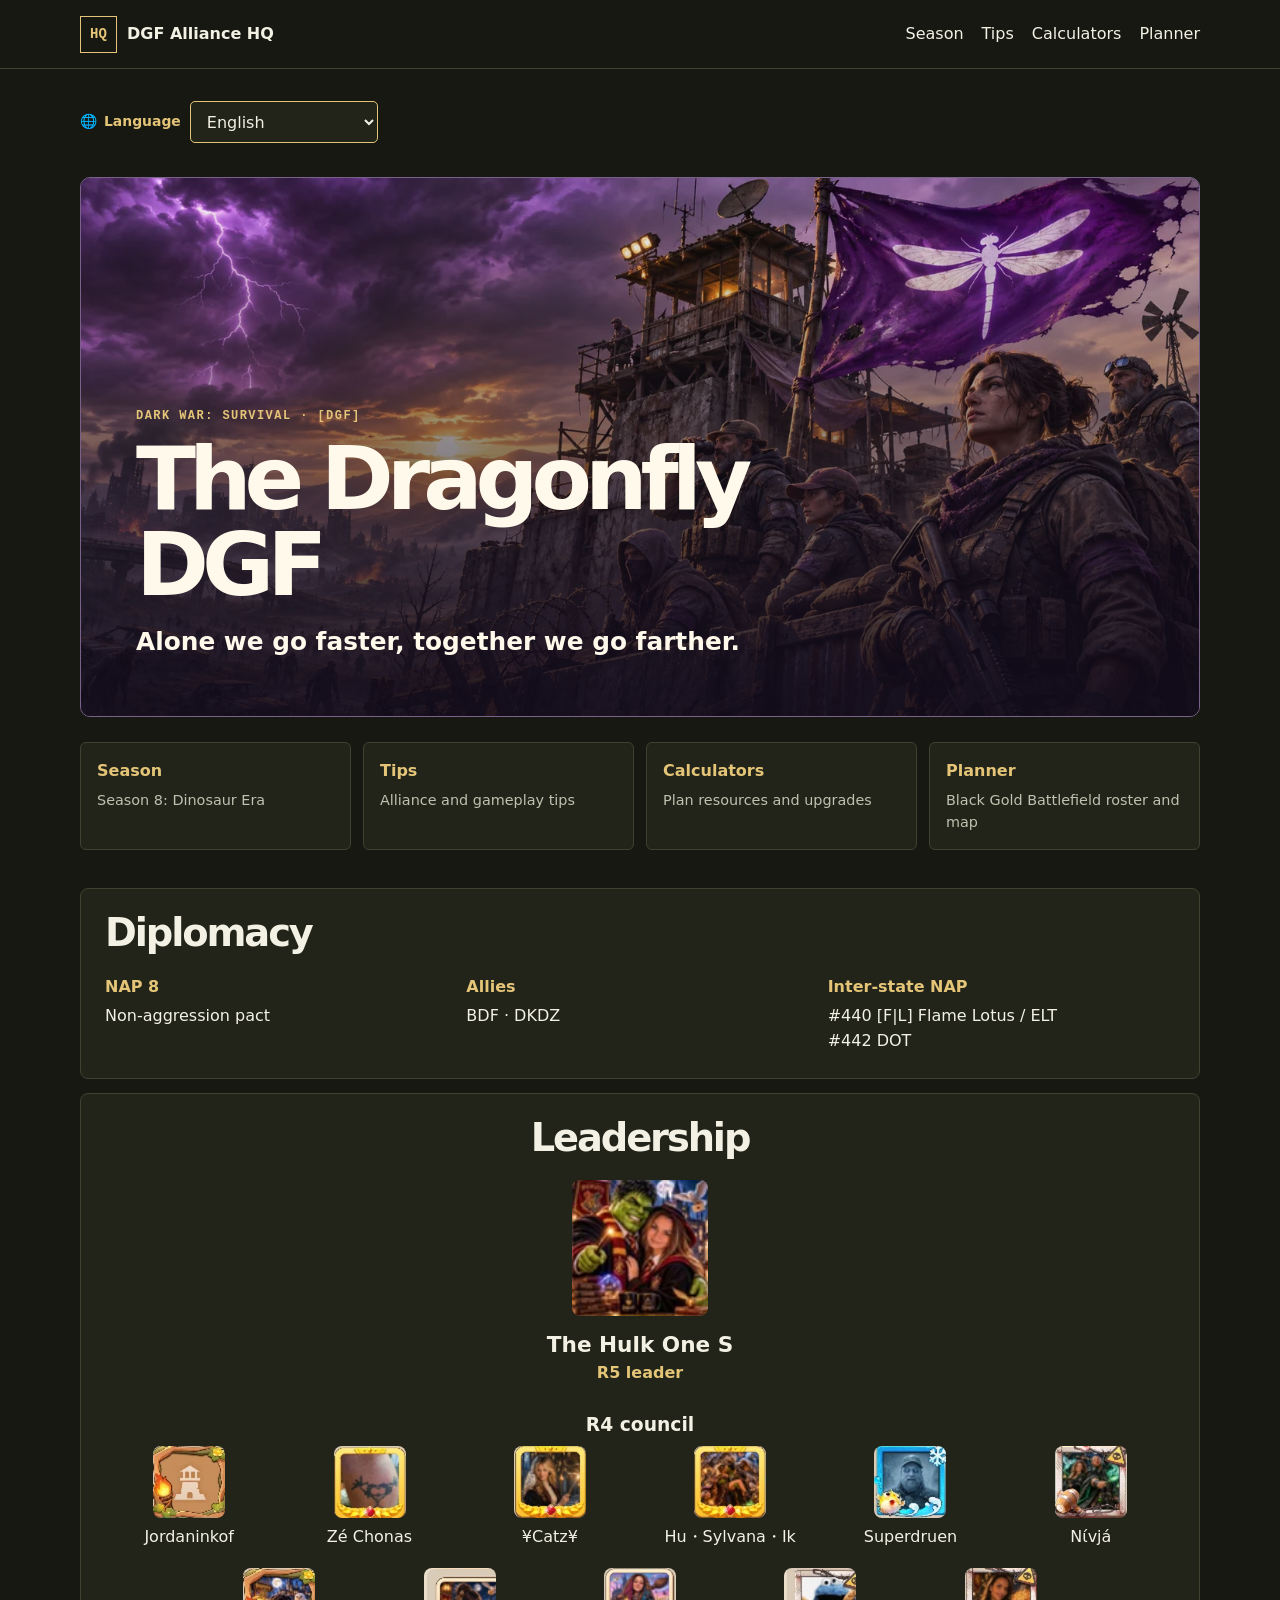
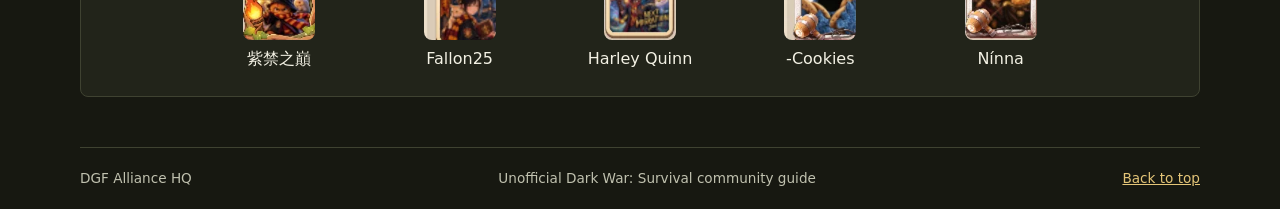
==== index.html @ cf7ab65b "Refresh homepage styling for the leadership grid" ====
<!doctype html>
<html lang="en">
<head>
  <meta charset="utf-8">
  <meta name="viewport" content="width=device-width, initial-scale=1">
  <meta name="description" content="Dark War: Survival alliance field guide, Season 8 briefing and calculators.">
  <title>DGF Alliance HQ | Dark War: Survival</title>
  <link rel="stylesheet" href="./style.css?v=leadership">
  <script src="./home-language.js" defer></script>
</head>
<body>
  <a class="skip" href="#main" data-copy="skip">Skip to content</a>
  <header class="top"><div class="wrap bar">
    <a class="brand" href="./index.html"><span class="mark" aria-hidden="true">HQ</span><span data-brand>DGF Alliance HQ</span></a>
    <nav aria-label="Main"><a href="./season.html" data-copy="season">Season</a><a href="./tips.html" data-copy="tips">Tips</a><a href="./calculators.html" data-copy="calculators">Calculators</a><a href="./planner.html" data-copy="planner">Planner</a></nav>
  </div></header>
  <main id="main" class="wrap">
    <section class="home-welcome" aria-labelledby="home-title">
      <div class="language-picker">
        <label for="home-language"><span aria-hidden="true">🌐</span> <span data-copy="language">Language</span></label>
        <select id="home-language">
          <option value="en" lang="en">English</option>
          <option value="es" lang="es">Español</option>
          <option value="pt" lang="pt">Português</option>
          <option value="fr" lang="fr">Français</option>
          <option value="de" lang="de">Deutsch</option>
          <option value="ru" lang="ru">Русский</option>
          <option value="ar" lang="ar">العربية</option>
          <option value="id" lang="id">Bahasa Indonesia</option>
          <option value="ko" lang="ko">한국어</option>
          <option value="ja" lang="ja">日本語</option>
          <option value="zh-Hans" lang="zh-Hans">简体中文</option>
          <option value="th" lang="th">ไทย</option>
          <option value="vi" lang="vi">Tiếng Việt</option>
          <option value="tr" lang="tr">Türkçe</option>
        </select>
      </div>
      <div class="alliance-banner">
        <img src="./dragonfly-banner.webp" width="1600" height="800" fetchpriority="high" alt="">
        <div class="alliance-banner-copy">
          <p class="eyebrow">Dark War: Survival · [DGF]</p>
          <h1 id="home-title" class="page-title">The Dragonfly DGF</h1>
          <p class="alliance-motto" data-copy="motto">Alone we go faster, together we go farther.</p>
        </div>
      </div>
      <div class="home-links">
        <a href="./season.html"><strong data-copy="season">Season</strong><span data-copy="seasonNote">Season 8: Dinosaur Era</span></a>
        <a href="./tips.html"><strong data-copy="tips">Tips</strong><span data-copy="tipsNote">Alliance and gameplay tips</span></a>
        <a href="./calculators.html"><strong data-copy="calculators">Calculators</strong><span data-copy="calculatorsNote">Plan resources and upgrades</span></a>
        <a href="./planner.html"><strong data-copy="planner">Planner</strong><span data-copy="plannerNote">Black Gold Battlefield roster and map</span></a>
      </div>
    </section>
    <div class="alliance-details">
      <section class="alliance-panel" aria-labelledby="nap-title">
        <h2 id="nap-title" data-copy="diplomacy">Diplomacy</h2>
        <dl>
          <div><dt>NAP 8</dt><dd data-copy="napNote">Non-aggression pact</dd></div>
          <div><dt data-copy="allies">Allies</dt><dd><bdi>BDF · DKDZ</bdi></dd></div>
          <div><dt data-copy="interstate">Inter-state NAP</dt><dd><bdi>#440 [F|L] Flame Lotus / ELT</bdi><br><bdi>#442 DOT</bdi></dd></div>
        </dl>
      </section>
      <section class="alliance-panel" aria-labelledby="leadership-title">
        <h2 id="leadership-title" data-copy="leadership">Leadership</h2>
        <figure class="alliance-leader">
          <span class="alliance-portrait" aria-hidden="true"></span>
          <figcaption><strong><bdi>The Hulk One S</bdi></strong><span data-copy="r5">R5 leader</span></figcaption>
        </figure>
        <h3 data-copy="r4">R4 council</h3>
        <ul class="council">
          <li><span class="alliance-portrait" style="--portrait:33.333% 0%" aria-hidden="true"></span><bdi>Jordaninkof</bdi></li>
          <li><span class="alliance-portrait" style="--portrait:66.667% 0%" aria-hidden="true"></span><bdi>Zé Chonas</bdi></li>
          <li><span class="alliance-portrait" style="--portrait:100% 0%" aria-hidden="true"></span><bdi>¥Catz¥</bdi></li>
          <li><span class="alliance-portrait" style="--portrait:0% 50%" aria-hidden="true"></span><bdi>Hu・Sylvana・Ik</bdi></li>
          <li><span class="alliance-portrait" style="--portrait:33.333% 50%" aria-hidden="true"></span><bdi>Superdruen</bdi></li>
          <li><span class="alliance-portrait" style="--portrait:66.667% 50%" aria-hidden="true"></span><bdi>Nίvjá</bdi></li>
          <li><span class="alliance-portrait" style="--portrait:100% 50%" aria-hidden="true"></span><bdi>紫禁之巔</bdi></li>
          <li><span class="alliance-portrait" style="--portrait:0% 100%" aria-hidden="true"></span><bdi>Fallon25</bdi></li>
          <li><span class="alliance-portrait" style="--portrait:33.333% 100%" aria-hidden="true"></span><bdi>Harley Quinn</bdi></li>
          <li><span class="alliance-portrait" style="--portrait:66.667% 100%" aria-hidden="true"></span><bdi>-Cookies</bdi></li>
          <li><span class="alliance-portrait" style="--portrait:100% 100%" aria-hidden="true"></span><bdi>Nínna</bdi></li>
        </ul>
      </section>
    </div>
  </main>
  <footer class="wrap footer"><span data-brand>DGF Alliance HQ</span><span data-copy="footer">Unofficial Dark War: Survival community guide</span><a href="#main" data-copy="top">Back to top</a></footer>
</body>
</html>
---- style.css ----
:root{color-scheme:dark;--bg:#171811;--panel:#22241a;--line:#3f4231;--text:#f3f1e4;--muted:#c0c1af;--accent:#e4c578}
*{box-sizing:border-box}
html{scroll-padding-top:90px}
body{margin:0;background:var(--bg);color:var(--text);font:16px/1.55 "Inter",system-ui,sans-serif}
a{color:var(--accent)}
a:focus-visible,button:focus-visible,input:focus-visible,textarea:focus-visible,summary:focus-visible{outline:2px solid var(--accent);outline-offset:4px}
.wrap{width:min(1120px,calc(100% - 40px));margin:auto}
.skip{position:absolute;left:12px;top:-80px;z-index:3;background:var(--bg);padding:12px}.skip:focus{top:12px}
.top{border-bottom:1px solid var(--line);position:sticky;top:0;z-index:2;background:#171811}
.bar,.brand,nav,.actions,.footer{display:flex;align-items:center;gap:18px}
.bar{min-height:68px;justify-content:space-between}
.bar a{text-decoration:none;color:var(--text)}
nav a:hover{color:var(--accent)}
nav a[aria-current=page]{color:var(--accent);text-decoration:underline;text-underline-offset:6px}
.brand{font-weight:800;gap:10px}
.mark{display:grid;place-items:center;width:37px;height:37px;border:1px solid var(--accent);color:var(--accent);font:700 14px/1 "IBM Plex Mono",monospace}
.hero{display:grid;grid-template-columns:1fr 1fr;gap:44px;align-items:center;padding:64px 0 40px}
.eyebrow,.timeline article>span,.caption,.map>span{font:700 .75rem/1.35 "IBM Plex Mono",monospace;letter-spacing:.12em;text-transform:uppercase;color:var(--accent)}
h1,h2,h3,p{margin-top:0}
h1{font-size:clamp(4.3rem,9vw,8rem);line-height:.82;letter-spacing:-.08em;margin-bottom:26px}
h1 em{color:var(--accent);font-style:normal}
h2{font-size:clamp(2rem,5vw,3.6rem);letter-spacing:-.055em;line-height:1.04;margin-bottom:22px}
h3{line-height:1.2;margin-bottom:10px}
.intro,.section-intro{max-width:55ch;color:var(--muted)}
.actions{flex-wrap:wrap;gap:10px}
.button,button{display:inline-block;border:1px solid var(--accent);padding:10px 14px;border-radius:4px;background:var(--accent);color:#211b10;text-decoration:none;font:inherit;font-weight:750;cursor:pointer}
.secondary{background:transparent;color:var(--accent)}
.button:hover,button:hover{filter:brightness(1.12)}
.hero-art,.page-art{margin:0;overflow:hidden;border:1px solid var(--line);border-radius:8px;background:var(--panel)}
.hero-art img,.page-art img{display:block;width:100%;height:100%;object-fit:cover}
.hero-art{aspect-ratio:4/3}
.page-art{height:clamp(170px,27vw,310px);margin:0 0 20px}
.page-title{font-size:clamp(2.8rem,7vw,5.5rem);line-height:.98}
.briefing-grid{display:grid;grid-template-columns:minmax(0,1.65fr) minmax(260px,1fr);align-items:center;gap:14px;margin-top:14px}
.briefing-grid .briefing{margin-top:0}
.map{min-height:340px;position:relative;overflow:hidden;border:1px solid #555940;border-radius:8px;background:radial-gradient(ellipse at center,#4d4f30,transparent 62%),repeating-linear-gradient(0deg,transparent 0 25px,#a9ad7027 26px 27px),repeating-linear-gradient(90deg,transparent 0 25px,#a9ad7027 26px 27px),#25291c}
.map .ring,.map>span{position:absolute}
.ring,.core{top:50%;left:50%;transform:translate(-50%,-50%)}
.ring{width:50%;aspect-ratio:1;border:1px dashed #c9c38188;border-radius:50%}
.ring.inner{width:34%;border-style:solid}
.map .core{text-align:center;background:var(--accent);color:#211b10;padding:13px;border-radius:50%;aspect-ratio:1;display:grid;place-content:center}
.north,.south{left:50%;transform:translateX(-50%)}.north{top:10%}.south{bottom:10%}
.west,.east{top:48%}.west{left:7%}.east{right:7%}
.map .caption{bottom:10px;right:12px;color:var(--muted);font-size:.65rem}
.notice{display:flex;gap:14px;align-items:baseline;border:1px solid #6d6038;background:#2c281a;padding:13px 16px;border-radius:5px;color:var(--muted)}
.notice strong{color:var(--accent);flex-shrink:0}
.section{padding:55px 0 0}
.timeline,.tips,.tools,.directory{display:grid;gap:12px}
.timeline{grid-template-columns:repeat(4,1fr)}
.tips,.directory{grid-template-columns:repeat(3,1fr)}
.tools{grid-template-columns:repeat(2,1fr)}
article,.briefing,form,.directory a{padding:18px;background:var(--panel);border:1px solid var(--line);border-radius:6px}
article p,details p,form p,.directory small{color:var(--muted)}
article p,details p:last-child{margin-bottom:0}
.timeline article h3{margin-top:12px}
.briefing{margin-top:14px;padding:4px 18px}
details{padding:12px 0}
details+details{border-top:1px solid var(--line)}
summary{cursor:pointer;font-weight:750}
details p{max-width:80ch;margin-top:9px}
.source,.footer{font-size:.85rem;color:var(--muted)}
.source{margin-top:10px}
form{min-width:0}
.fields{display:grid;grid-template-columns:1fr 1fr;gap:10px;margin-bottom:12px}
label{display:grid;gap:5px;font-size:.87rem;align-content:start}
label.wide{grid-column:1/-1}
input,textarea{width:100%;min-width:0;padding:8px;border:1px solid #646852;border-radius:4px;background:var(--bg);color:var(--text);font:inherit}
textarea{resize:vertical}
output{display:block;min-height:1.5em;margin-top:12px;white-space:pre-line;color:var(--accent);overflow-wrap:anywhere}
.external{margin-top:28px}
.directory a{display:grid;gap:3px;text-decoration:none;font-weight:700}
.directory a:hover{border-color:var(--accent)}
.directory small{font-weight:400}
.footer{justify-content:space-between;flex-wrap:wrap;border-top:1px solid var(--line);margin-top:50px;padding:20px 0}
nav{flex-wrap:wrap}
.bgb{margin-top:30px}
.bgb-guide{margin-bottom:16px}
.bgb fieldset{min-width:0;border:1px solid var(--line);margin:0 0 16px;padding:12px}
.bgb legend{padding:0 6px;font-weight:750}
.roster-grid{display:grid;grid-template-columns:repeat(2,minmax(0,1fr));gap:12px 20px}
.roster-row{display:grid;grid-template-columns:2fr minmax(76px,1fr);gap:8px}
.bgb [role=status]{margin:10px 0 0;color:var(--accent)}
.bgb #plan{margin-top:30px}
.bgb #squads ul{padding-left:20px;overflow-wrap:anywhere}
.bgb-map{max-width:650px;margin:0 auto 18px}
.bgb-map svg{display:block;width:100%;height:auto;border:1px solid var(--line);border-radius:8px}
.bgb-map figcaption{margin-top:7px;color:var(--muted)}
.bgb #squads article{border-top:3px solid var(--assignment-color)}
.bgb-marker{display:inline-block;margin-right:7px;padding:3px 6px;border-radius:4px;background:var(--assignment-color);color:#211a13;font-size:.8rem}
.bgb-carrier{color:var(--accent)}
.share-plan{margin:16px 0 10px}
.home-welcome{padding:32px 0 10px}
.language-picker{display:flex;flex-wrap:wrap;align-items:center;gap:9px;margin:0 0 34px}
.language-picker label{display:flex;align-items:center;gap:7px;font-weight:750;color:var(--accent)}
.language-picker select{min-height:42px;padding:7px 12px;border:1px solid var(--accent);border-radius:5px;background:var(--panel);color:var(--text);font:inherit}
.home-links{display:grid;grid-template-columns:repeat(4,minmax(0,1fr));gap:12px;margin-top:25px}
.home-links a{display:grid;gap:5px;align-content:start;background:var(--panel);border:1px solid var(--line);border-radius:6px;padding:16px;text-decoration:none;overflow-wrap:anywhere}
.home-links a:hover{border-color:var(--accent)}
.home-links span{color:var(--muted);font-size:.9rem}
.notice + .timeline{margin-top:16px}
.alliance-banner{position:relative;isolation:isolate;display:grid;align-items:end;min-height:clamp(315px,44vw,540px);overflow:hidden;border-radius:10px;border:1px solid #79618a;background:#2d2342}
.alliance-banner img{position:absolute;inset:0;width:100%;height:100%;object-fit:cover;object-position:center 45%;z-index:-2}
.alliance-banner::before{content:"";position:absolute;inset:0;background:linear-gradient(0deg,#120c1ce8 5%,#19102158 65%,transparent);z-index:-1}
.alliance-banner-copy{padding:clamp(18px,5vw,55px);color:#fff9eb;max-width:850px}
.alliance-banner-copy .page-title{margin-bottom:14px}
.alliance-motto{margin:0;font-size:clamp(1.04rem,2.2vw,1.55rem);font-weight:650}
.alliance-details{display:grid;gap:14px;margin-top:28px}
.alliance-panel{border:1px solid var(--line);background:var(--panel);border-radius:8px;padding:clamp(15px,3vw,24px)}
.alliance-panel h2{font-size:clamp(1.6rem,4vw,2.4rem)}
.alliance-panel dl{display:grid;grid-template-columns:repeat(auto-fit,minmax(190px,1fr));gap:14px;margin:0}
.alliance-panel dt,.alliance-leader span:not(.alliance-portrait){color:var(--accent);font-weight:700}
.alliance-panel dd{margin:4px 0 0;overflow-wrap:anywhere}
.alliance-leader{display:grid;justify-items:center;gap:12px;margin:6px 0 28px;text-align:center}
.alliance-leader strong{display:block;font-size:1.35rem}
.alliance-portrait{display:inline-block;width:72px;height:72px;border-radius:8px;background:#493a51 url("./dragonfly-council.webp") var(--portrait,0% 0%)/400% 300% no-repeat}
.alliance-leader .alliance-portrait{width:136px;height:136px}
.alliance-panel #leadership-title,.alliance-panel h3[data-copy="r4"]{text-align:center}
.council{margin:0;padding:0;display:flex;flex-wrap:wrap;justify-content:center;gap:18px 12px;list-style:none}
.council li{flex:0 0 calc((100% - 60px)/6);display:flex;flex-direction:column;gap:7px;align-items:center;overflow-wrap:anywhere;min-width:0;text-align:center}
.season-index{display:flex;gap:8px 14px;flex-wrap:wrap;margin:20px 0 0;padding:12px 0;border-block:1px solid var(--line)}
.season-index a{text-underline-offset:3px}
.season-chapter{margin:0;padding:36px 0 24px;border-bottom:1px solid var(--line)}
.season-chapter h2{max-width:28ch}
.season-columns{display:grid;grid-template-columns:repeat(2,minmax(0,1fr));gap:clamp(16px,4vw,42px);align-items:start}
.season-columns h3:not(:first-child){margin-top:18px}
.season-chapter li{margin-bottom:8px}
.guide-art{margin:0 0 22px}
.guide-art img{display:block;width:100%;height:clamp(180px,29vw,340px);object-fit:cover;border-radius:8px;border:1px solid var(--line)}
.guide-art figcaption{color:var(--muted);font-size:.85rem;margin-top:5px}
@media(max-width:700px){.season-columns{grid-template-columns:1fr}.council li{flex-basis:calc((100% - 36px)/4)}}
@media(max-width:440px){.council li{flex-basis:calc((100% - 24px)/3)}}
@media(max-width:760px){.home-links{grid-template-columns:repeat(2,minmax(0,1fr))}}
@media(max-width:420px){.home-links{grid-template-columns:1fr}}
@media(max-width:620px){.roster-grid{grid-template-columns:1fr}}
@media(max-width:800px){.hero{gap:20px}.map{min-height:280px}.timeline,.tips,.directory{grid-template-columns:repeat(2,1fr)}}
@media(max-width:560px){.wrap{width:calc(100% - 28px)}.bar{flex-wrap:wrap;gap:5px;padding:8px 0}.hero,.tools,.timeline,.tips,.directory{grid-template-columns:1fr}.hero{padding-top:35px}.map{min-height:245px}.ring{max-width:190px}.ring.inner{max-width:130px}.notice{display:block}.notice strong{display:block}.section{padding-top:36px}}
@media(max-width:700px){.briefing-grid{grid-template-columns:1fr}.hero-art{aspect-ratio:3/2}}
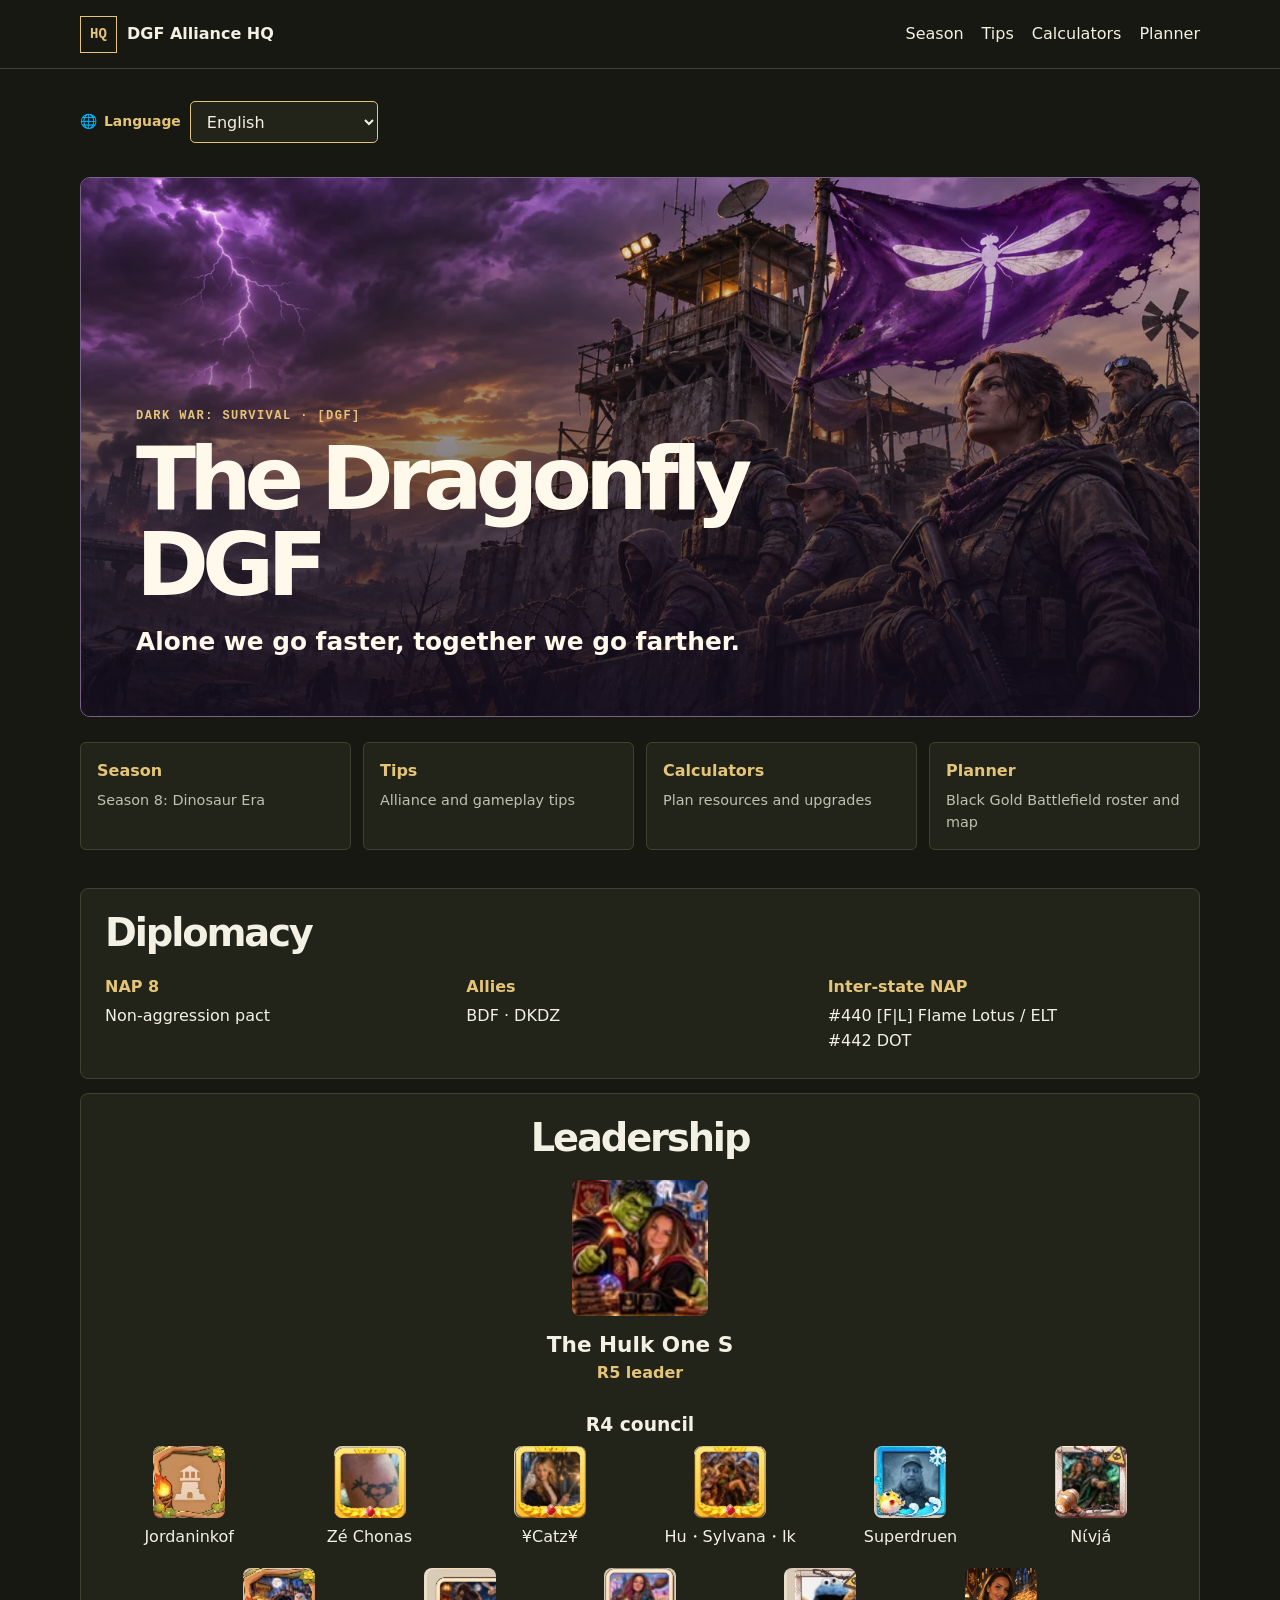
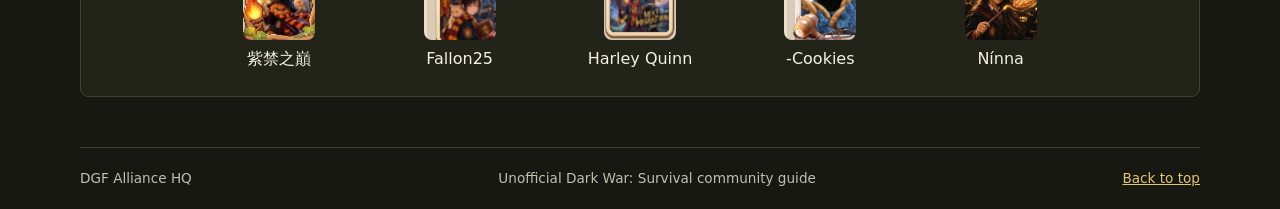
==== commit 86ac3602: "Update Nínna’s R4 portrait" ====
--- a/index.html
+++ b/index.html
@@ -77,7 +77,7 @@
           <li><span class="alliance-portrait" style="--portrait:0% 100%" aria-hidden="true"></span><bdi>Fallon25</bdi></li>
           <li><span class="alliance-portrait" style="--portrait:33.333% 100%" aria-hidden="true"></span><bdi>Harley Quinn</bdi></li>
           <li><span class="alliance-portrait" style="--portrait:66.667% 100%" aria-hidden="true"></span><bdi>-Cookies</bdi></li>
-          <li><span class="alliance-portrait" style="--portrait:100% 100%" aria-hidden="true"></span><bdi>Nínna</bdi></li>
+          <li><img class="alliance-portrait" src="./ninna-portrait.webp" width="288" height="288" alt=""><bdi>Nínna</bdi></li>
         </ul>
       </section>
     </div>
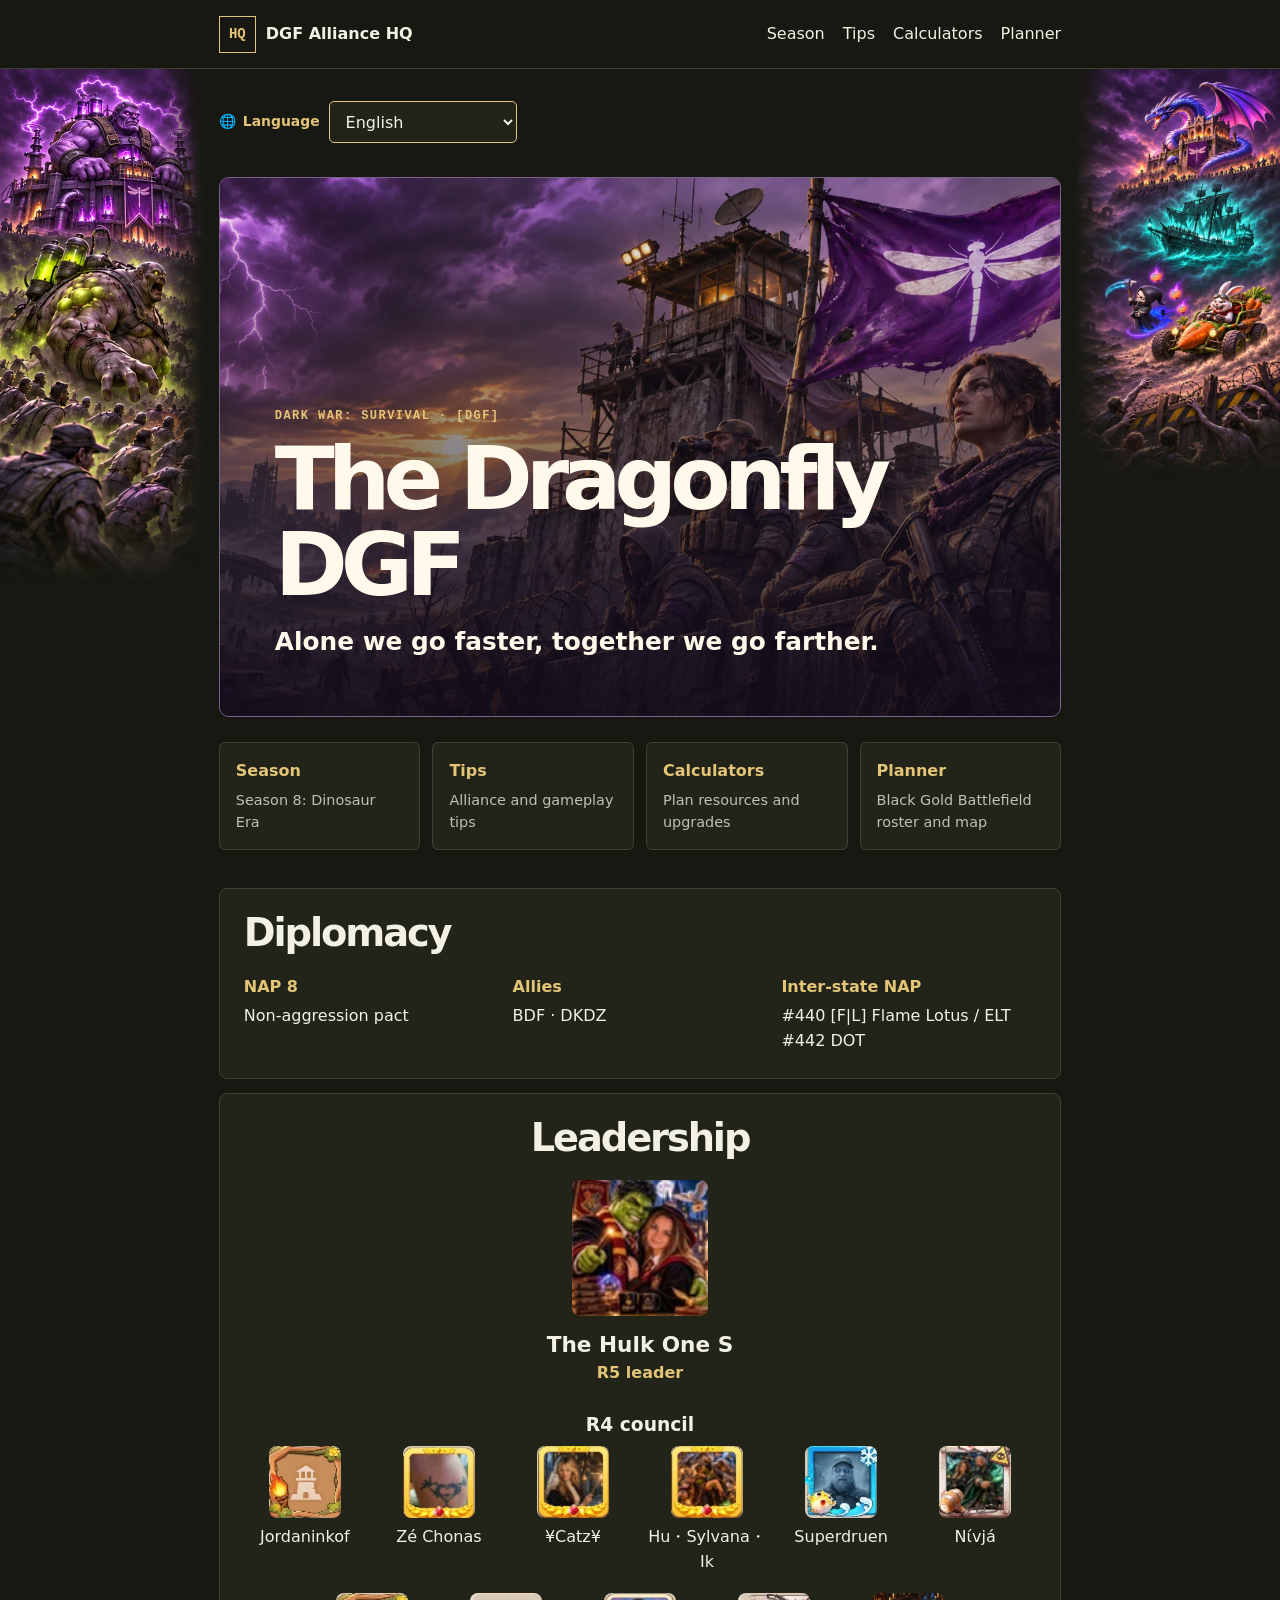
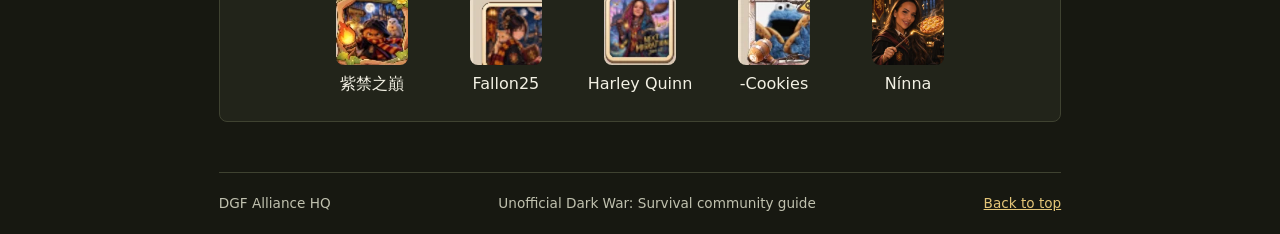
==== commit 26511c10: "Add zombie siege side artwork across all DGF pages" ====
--- a/index.html
+++ b/index.html
@@ -5,7 +5,7 @@
   <meta name="viewport" content="width=device-width, initial-scale=1">
   <meta name="description" content="Dark War: Survival alliance field guide, Season 8 briefing and calculators.">
   <title>DGF Alliance HQ | Dark War: Survival</title>
-  <link rel="stylesheet" href="./style.css?v=leadership">
+  <link rel="stylesheet" href="./style.css?v=siege">
   <script src="./home-language.js" defer></script>
 </head>
 <body>
--- a/style.css
+++ b/style.css
@@ -2,6 +2,13 @@
 *{box-sizing:border-box}
 html{scroll-padding-top:90px}
 body{margin:0;background:var(--bg);color:var(--text);font:16px/1.55 "Inter",system-ui,sans-serif}
+@media(min-width:1050px){
+  body{--siege-side:clamp(105px,16vw,400px);isolation:isolate}
+  body::before,body::after{content:"";position:fixed;top:68px;width:var(--siege-side);max-height:calc(100vh - 68px);z-index:-1;pointer-events:none;background-repeat:no-repeat;background-position:center top;background-size:100% 100%,100% auto;mask-image:linear-gradient(#000 78%,transparent)}
+  body::before{left:0;aspect-ratio:352/886;background-image:linear-gradient(90deg,transparent 76%,var(--bg)),url("./siege-left.webp")}
+  body::after{right:0;aspect-ratio:1/2;background-image:linear-gradient(270deg,transparent 76%,var(--bg)),url("./siege-right.webp")}
+  body .wrap{width:min(1120px,calc(100% - 2 * var(--siege-side) - 28px))}
+}
 a{color:var(--accent)}
 a:focus-visible,button:focus-visible,input:focus-visible,textarea:focus-visible,summary:focus-visible{outline:2px solid var(--accent);outline-offset:4px}
 .wrap{width:min(1120px,calc(100% - 40px));margin:auto}
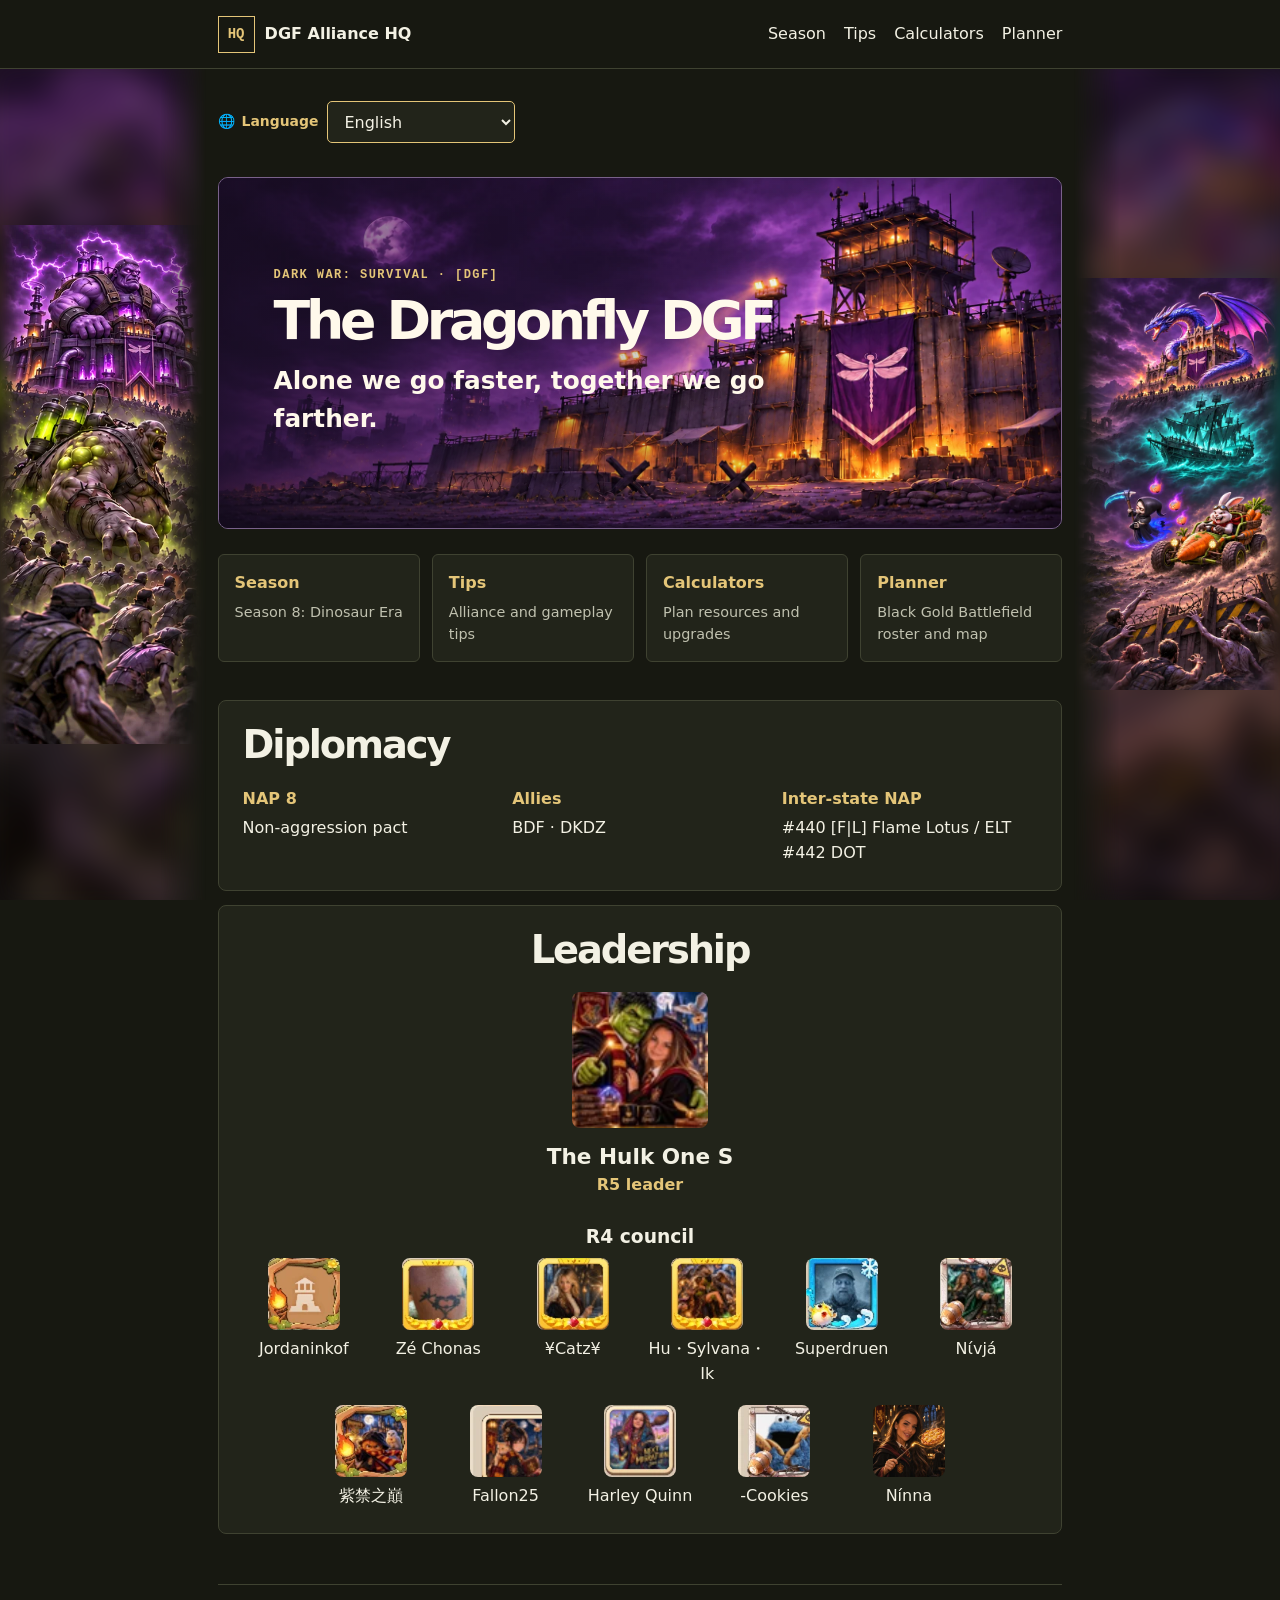
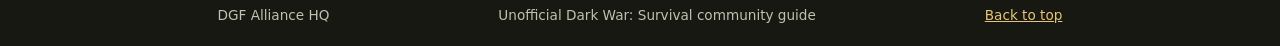
==== commit 460e68d9: "Fit siege artwork to ultrawide screens and use fortress banner" ====
--- a/index.html
+++ b/index.html
@@ -5,10 +5,11 @@
   <meta name="viewport" content="width=device-width, initial-scale=1">
   <meta name="description" content="Dark War: Survival alliance field guide, Season 8 briefing and calculators.">
   <title>DGF Alliance HQ | Dark War: Survival</title>
-  <link rel="stylesheet" href="./style.css?v=siege">
+  <link rel="stylesheet" href="./style.css?v=wide-siege">
   <script src="./home-language.js" defer></script>
 </head>
 <body>
+  <div class="siege-background" aria-hidden="true"><span class="siege-panel left"></span><span class="siege-panel right"></span></div>
   <a class="skip" href="#main" data-copy="skip">Skip to content</a>
   <header class="top"><div class="wrap bar">
     <a class="brand" href="./index.html"><span class="mark" aria-hidden="true">HQ</span><span data-brand>DGF Alliance HQ</span></a>
@@ -36,7 +37,7 @@
         </select>
       </div>
       <div class="alliance-banner">
-        <img src="./dragonfly-banner.webp" width="1600" height="800" fetchpriority="high" alt="">
+        <img src="./dragonfly-fortress.webp" width="1728" height="720" fetchpriority="high" alt="">
         <div class="alliance-banner-copy">
           <p class="eyebrow">Dark War: Survival · [DGF]</p>
           <h1 id="home-title" class="page-title">The Dragonfly DGF</h1>
--- a/style.css
+++ b/style.css
@@ -2,12 +2,17 @@
 *{box-sizing:border-box}
 html{scroll-padding-top:90px}
 body{margin:0;background:var(--bg);color:var(--text);font:16px/1.55 "Inter",system-ui,sans-serif}
+.siege-background{display:none}
 @media(min-width:1050px){
-  body{--siege-side:clamp(105px,16vw,400px);isolation:isolate}
-  body::before,body::after{content:"";position:fixed;top:68px;width:var(--siege-side);max-height:calc(100vh - 68px);z-index:-1;pointer-events:none;background-repeat:no-repeat;background-position:center top;background-size:100% 100%,100% auto;mask-image:linear-gradient(#000 78%,transparent)}
-  body::before{left:0;aspect-ratio:352/886;background-image:linear-gradient(90deg,transparent 76%,var(--bg)),url("./siege-left.webp")}
-  body::after{right:0;aspect-ratio:1/2;background-image:linear-gradient(270deg,transparent 76%,var(--bg)),url("./siege-right.webp")}
-  body .wrap{width:min(1120px,calc(100% - 2 * var(--siege-side) - 28px))}
+  body{--frame-width:clamp(760px,66vw,1800px);isolation:isolate}
+  body .wrap{width:var(--frame-width)}
+  .siege-background{display:block;position:fixed;inset:68px 0 0;z-index:-1;pointer-events:none}
+  .siege-panel{position:absolute;inset-block:0;width:calc((100% - var(--frame-width))/2 - 12px);overflow:hidden}
+  .siege-panel::before,.siege-panel::after{content:"";position:absolute;inset:0;background:var(--siege-art) center center/cover no-repeat}
+  .siege-panel::before{inset:-18px;filter:blur(16px) brightness(.52)}
+  .siege-panel::after{background-size:contain;mask-image:linear-gradient(90deg,transparent,#000 9%,#000 91%,transparent)}
+  .siege-panel.left{left:0;--siege-art:url("./siege-left.webp");mask-image:linear-gradient(90deg,#000 78%,transparent)}
+  .siege-panel.right{right:0;--siege-art:url("./siege-right.webp");mask-image:linear-gradient(270deg,#000 78%,transparent)}
 }
 a{color:var(--accent)}
 a:focus-visible,button:focus-visible,input:focus-visible,textarea:focus-visible,summary:focus-visible{outline:2px solid var(--accent);outline-offset:4px}
@@ -111,6 +116,14 @@
 .alliance-banner-copy{padding:clamp(18px,5vw,55px);color:#fff9eb;max-width:850px}
 .alliance-banner-copy .page-title{margin-bottom:14px}
 .alliance-motto{margin:0;font-size:clamp(1.04rem,2.2vw,1.55rem);font-weight:650}
+@media(min-width:1050px){
+  .alliance-banner{min-height:0;aspect-ratio:12/5;align-items:center}
+  .alliance-banner::before{background:linear-gradient(90deg,#120c1c9e,transparent 72%)}
+  .alliance-banner-copy{max-width:76%}
+  .alliance-banner-copy .page-title{font-size:clamp(2.9rem,4.2vw,6rem)}
+  [dir=rtl] .alliance-banner::before{background:linear-gradient(270deg,#120c1ce0,transparent 78%)}
+}
+@media(max-width:600px){.alliance-banner img{object-position:68% center}}
 .alliance-details{display:grid;gap:14px;margin-top:28px}
 .alliance-panel{border:1px solid var(--line);background:var(--panel);border-radius:8px;padding:clamp(15px,3vw,24px)}
 .alliance-panel h2{font-size:clamp(1.6rem,4vw,2.4rem)}
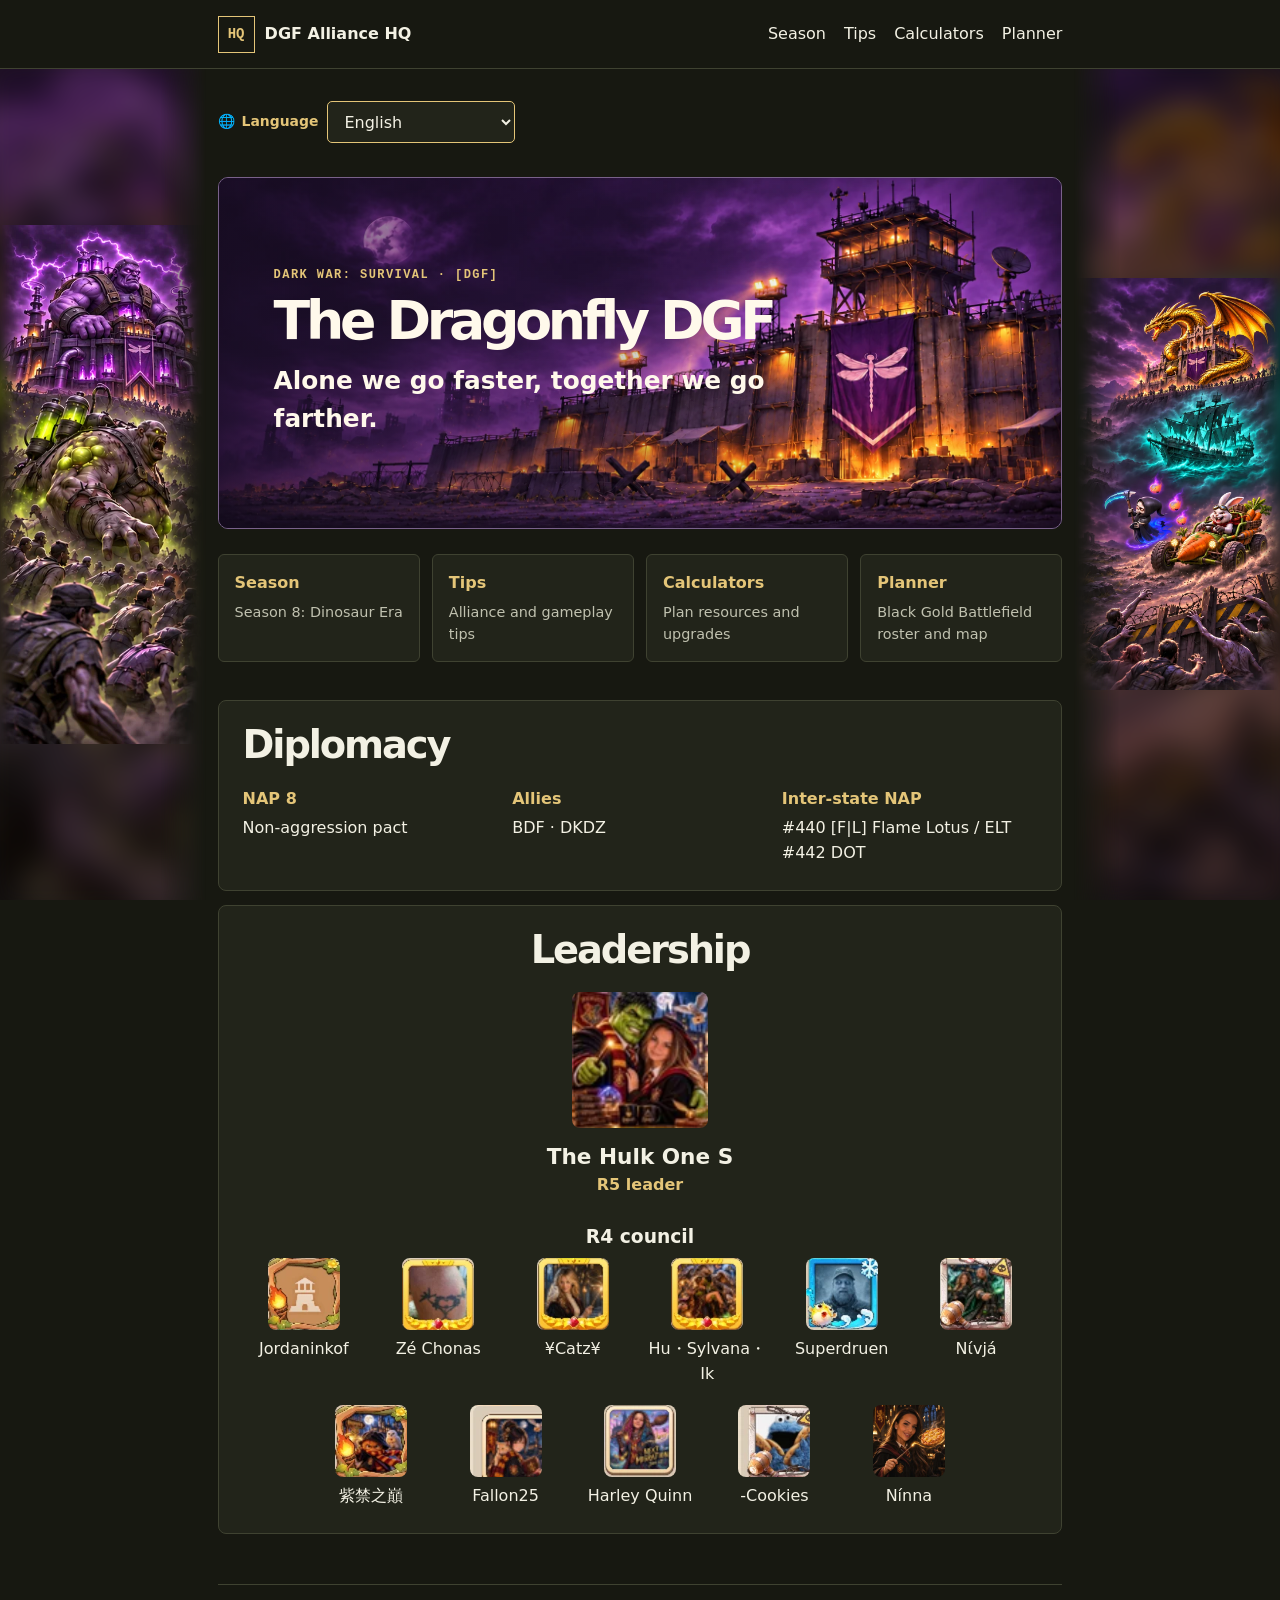
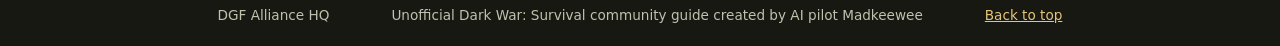
==== commit 3df8eab2: "Credit AI pilot Madkeewee in every page footer" ====
--- a/index.html
+++ b/index.html
@@ -83,6 +83,6 @@
       </section>
     </div>
   </main>
-  <footer class="wrap footer"><span data-brand>DGF Alliance HQ</span><span data-copy="footer">Unofficial Dark War: Survival community guide</span><a href="#main" data-copy="top">Back to top</a></footer>
+  <footer class="wrap footer"><span data-brand>DGF Alliance HQ</span><span><span data-copy="footer">Unofficial Dark War: Survival community guide</span> created by AI pilot Madkeewee</span><a href="#main" data-copy="top">Back to top</a></footer>
 </body>
 </html>
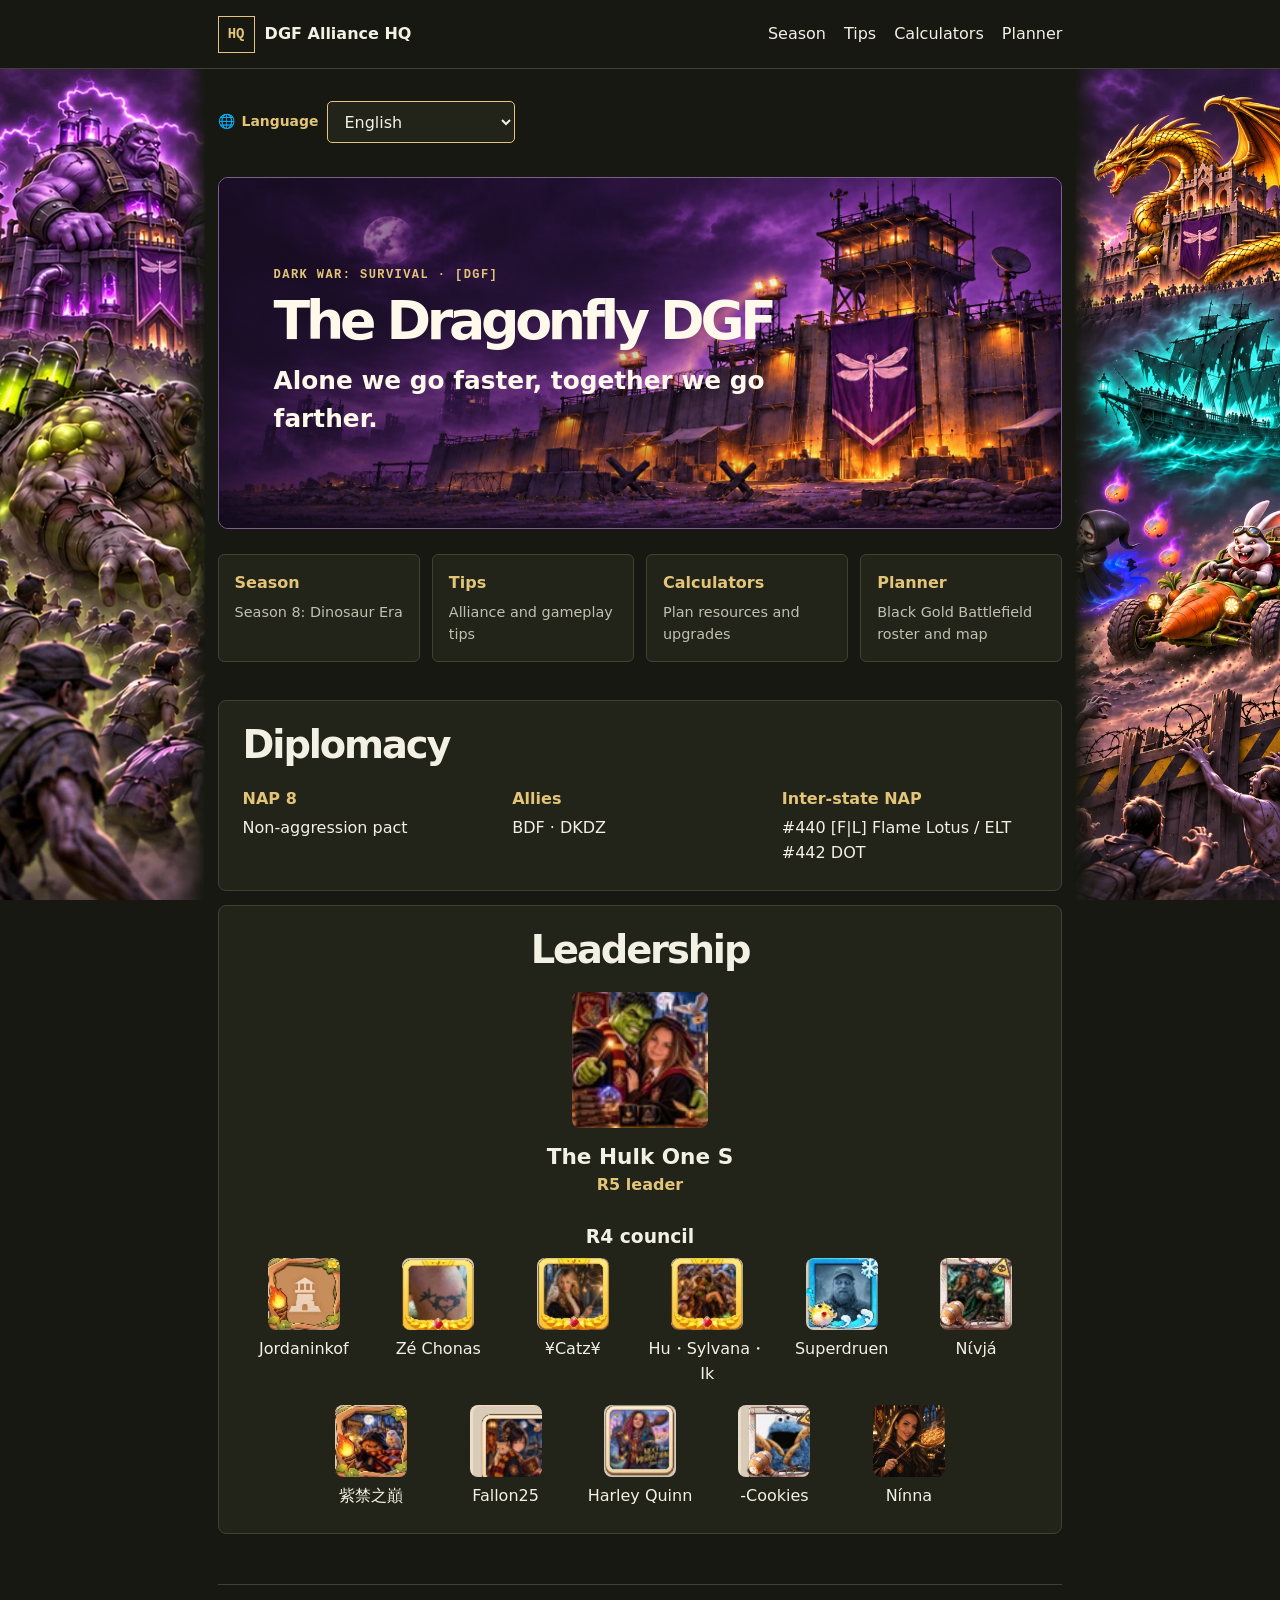
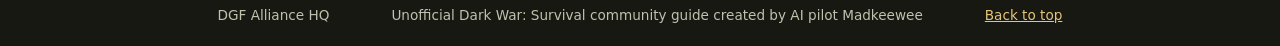
==== commit 3e328986: "Align and fill siege panels at resizable desktop widths" ====
--- a/index.html
+++ b/index.html
@@ -5,7 +5,7 @@
   <meta name="viewport" content="width=device-width, initial-scale=1">
   <meta name="description" content="Dark War: Survival alliance field guide, Season 8 briefing and calculators.">
   <title>DGF Alliance HQ | Dark War: Survival</title>
-  <link rel="stylesheet" href="./style.css?v=wide-siege">
+  <link rel="stylesheet" href="./style.css?v=continuous-siege">
   <script src="./home-language.js" defer></script>
 </head>
 <body>
--- a/style.css
+++ b/style.css
@@ -3,16 +3,13 @@
 html{scroll-padding-top:90px}
 body{margin:0;background:var(--bg);color:var(--text);font:16px/1.55 "Inter",system-ui,sans-serif}
 .siege-background{display:none}
-@media(min-width:1050px){
+@media(min-width:1050px) and (min-aspect-ratio:6/5){
   body{--frame-width:clamp(760px,66vw,1800px);isolation:isolate}
   body .wrap{width:var(--frame-width)}
   .siege-background{display:block;position:fixed;inset:68px 0 0;z-index:-1;pointer-events:none}
-  .siege-panel{position:absolute;inset-block:0;width:calc((100% - var(--frame-width))/2 - 12px);overflow:hidden}
-  .siege-panel::before,.siege-panel::after{content:"";position:absolute;inset:0;background:var(--siege-art) center center/cover no-repeat}
-  .siege-panel::before{inset:-18px;filter:blur(16px) brightness(.52)}
-  .siege-panel::after{background-size:contain;mask-image:linear-gradient(90deg,transparent,#000 9%,#000 91%,transparent)}
-  .siege-panel.left{left:0;--siege-art:url("./siege-left.webp");mask-image:linear-gradient(90deg,#000 78%,transparent)}
-  .siege-panel.right{right:0;--siege-art:url("./siege-right.webp");mask-image:linear-gradient(270deg,#000 78%,transparent)}
+  .siege-panel{position:absolute;inset-block:0;width:calc((100% - var(--frame-width))/2 - 12px);background-size:cover;background-repeat:no-repeat}
+  .siege-panel.left{left:0;background-image:url("./siege-left.webp");background-position:52% top;mask-image:linear-gradient(90deg,#000 85%,transparent)}
+  .siege-panel.right{right:0;background-image:url("./siege-right.webp");background-position:58% top;mask-image:linear-gradient(270deg,#000 85%,transparent)}
 }
 a{color:var(--accent)}
 a:focus-visible,button:focus-visible,input:focus-visible,textarea:focus-visible,summary:focus-visible{outline:2px solid var(--accent);outline-offset:4px}
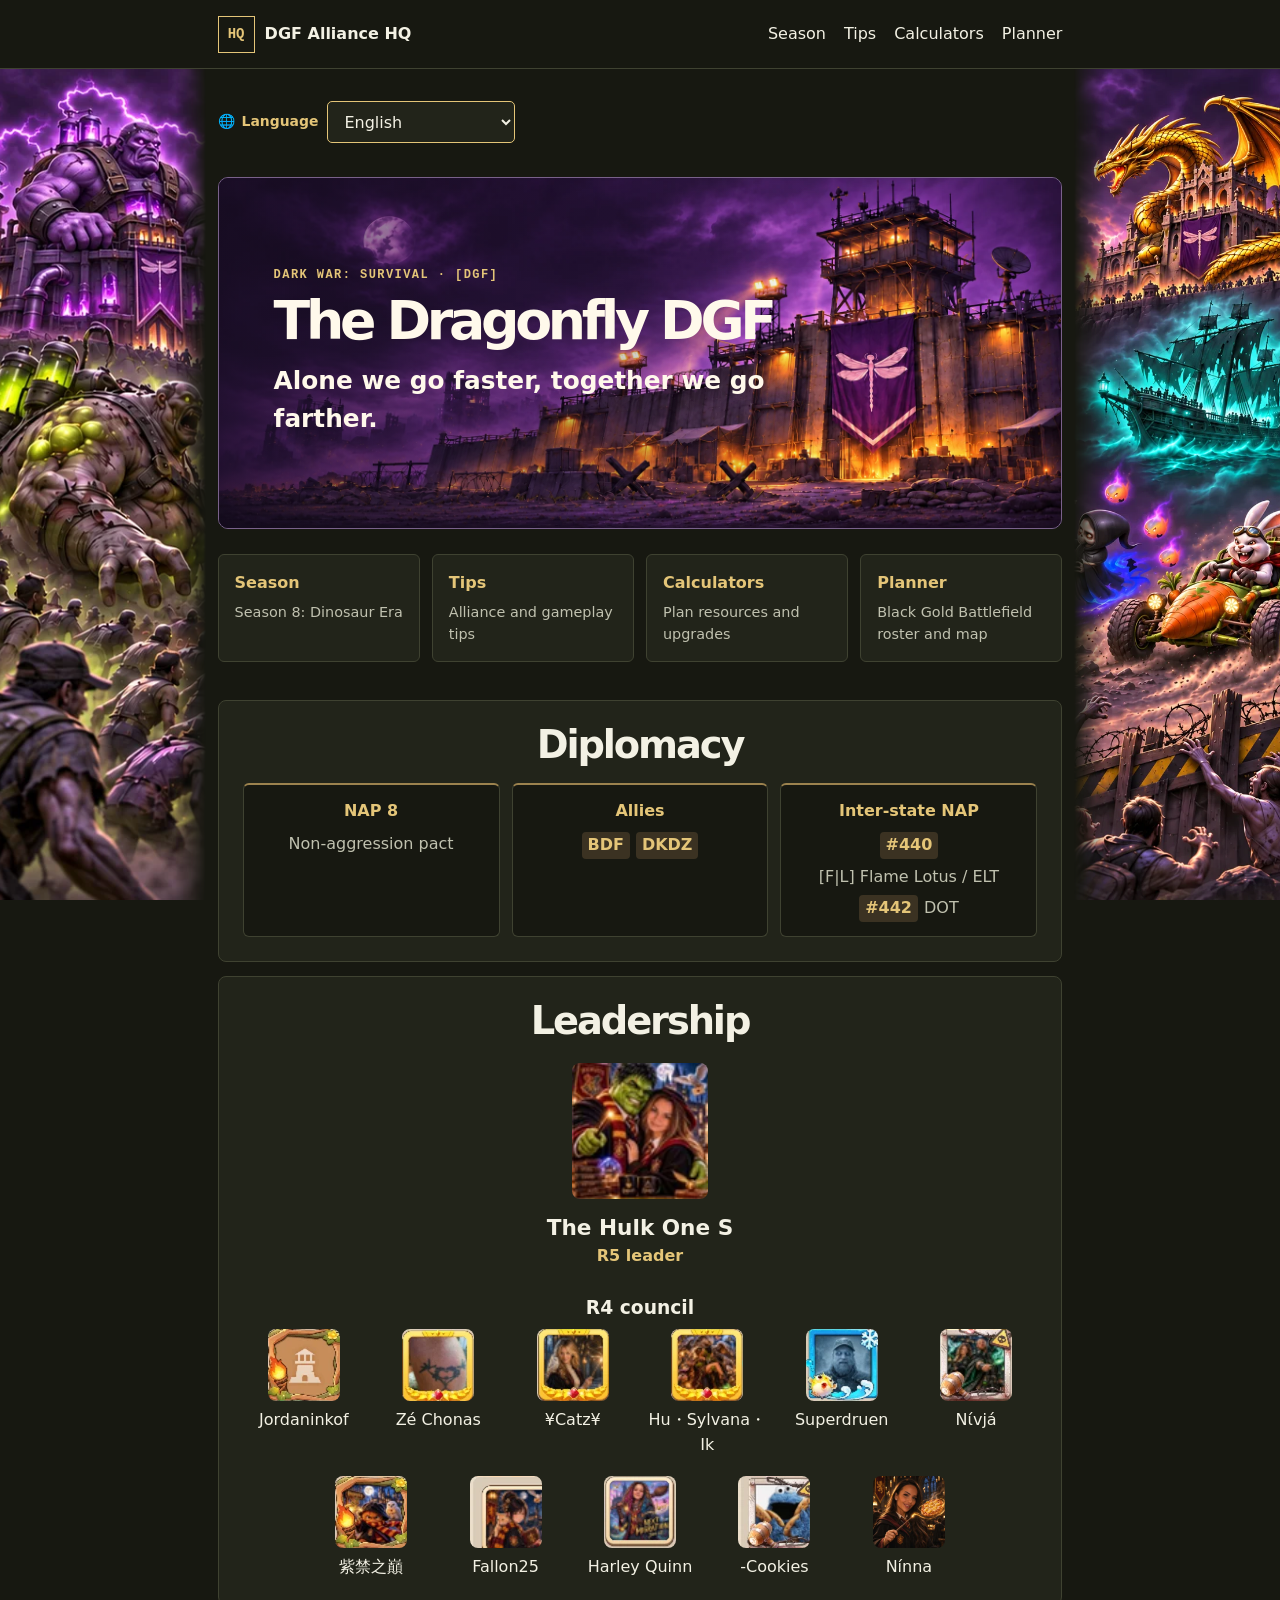
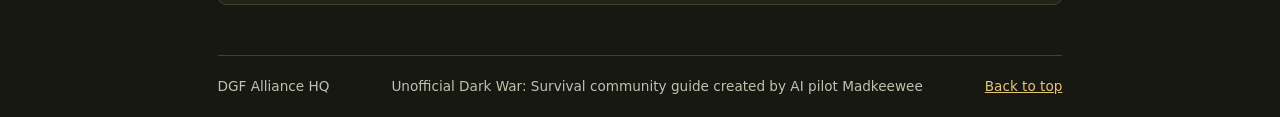
==== commit cca36be2: "Center and reorganize the Diplomacy panel" ====
--- a/index.html
+++ b/index.html
@@ -5,7 +5,7 @@
   <meta name="viewport" content="width=device-width, initial-scale=1">
   <meta name="description" content="Dark War: Survival alliance field guide, Season 8 briefing and calculators.">
   <title>DGF Alliance HQ | Dark War: Survival</title>
-  <link rel="stylesheet" href="./style.css?v=continuous-siege">
+  <link rel="stylesheet" href="./style.css?v=diplomacy">
   <script src="./home-language.js" defer></script>
 </head>
 <body>
@@ -52,12 +52,12 @@
       </div>
     </section>
     <div class="alliance-details">
-      <section class="alliance-panel" aria-labelledby="nap-title">
+      <section class="alliance-panel diplomacy" aria-labelledby="nap-title">
         <h2 id="nap-title" data-copy="diplomacy">Diplomacy</h2>
         <dl>
           <div><dt>NAP 8</dt><dd data-copy="napNote">Non-aggression pact</dd></div>
-          <div><dt data-copy="allies">Allies</dt><dd><bdi>BDF · DKDZ</bdi></dd></div>
-          <div><dt data-copy="interstate">Inter-state NAP</dt><dd><bdi>#440 [F|L] Flame Lotus / ELT</bdi><br><bdi>#442 DOT</bdi></dd></div>
+          <div><dt data-copy="allies">Allies</dt><dd class="diplomacy-tags"><bdi>BDF</bdi><bdi>DKDZ</bdi></dd></div>
+          <div><dt data-copy="interstate">Inter-state NAP</dt><dd><span class="diplomacy-state"><bdi>#440</bdi> <bdi>[F|L] Flame Lotus / ELT</bdi></span><span class="diplomacy-state"><bdi>#442</bdi> <bdi>DOT</bdi></span></dd></div>
         </dl>
       </section>
       <section class="alliance-panel" aria-labelledby="leadership-title">
--- a/style.css
+++ b/style.css
@@ -127,6 +127,14 @@
 .alliance-panel dl{display:grid;grid-template-columns:repeat(auto-fit,minmax(190px,1fr));gap:14px;margin:0}
 .alliance-panel dt,.alliance-leader span:not(.alliance-portrait){color:var(--accent);font-weight:700}
 .alliance-panel dd{margin:4px 0 0;overflow-wrap:anywhere}
+.diplomacy h2{text-align:center;margin-bottom:18px}
+.diplomacy dl{max-width:960px;margin-inline:auto;grid-template-columns:repeat(3,minmax(0,1fr));gap:12px}
+.diplomacy dl>div{padding:14px;border:1px solid var(--line);border-top:2px solid #9c824e;border-radius:6px;background:var(--bg);text-align:center}
+.diplomacy dd{margin-top:8px;color:var(--muted)}
+.diplomacy-tags,.diplomacy-state{display:flex;flex-wrap:wrap;align-items:center;justify-content:center;gap:6px}
+.diplomacy-tags bdi,.diplomacy-state bdi:first-child{border-radius:4px;background:#3b3222;color:var(--accent);padding:1px 6px;font-weight:700}
+.diplomacy-state+.diplomacy-state{margin-top:5px}
+@media(max-width:620px){.diplomacy dl{grid-template-columns:1fr}}
 .alliance-leader{display:grid;justify-items:center;gap:12px;margin:6px 0 28px;text-align:center}
 .alliance-leader strong{display:block;font-size:1.35rem}
 .alliance-portrait{display:inline-block;width:72px;height:72px;border-radius:8px;background:#493a51 url("./dragonfly-council.webp") var(--portrait,0% 0%)/400% 300% no-repeat}
